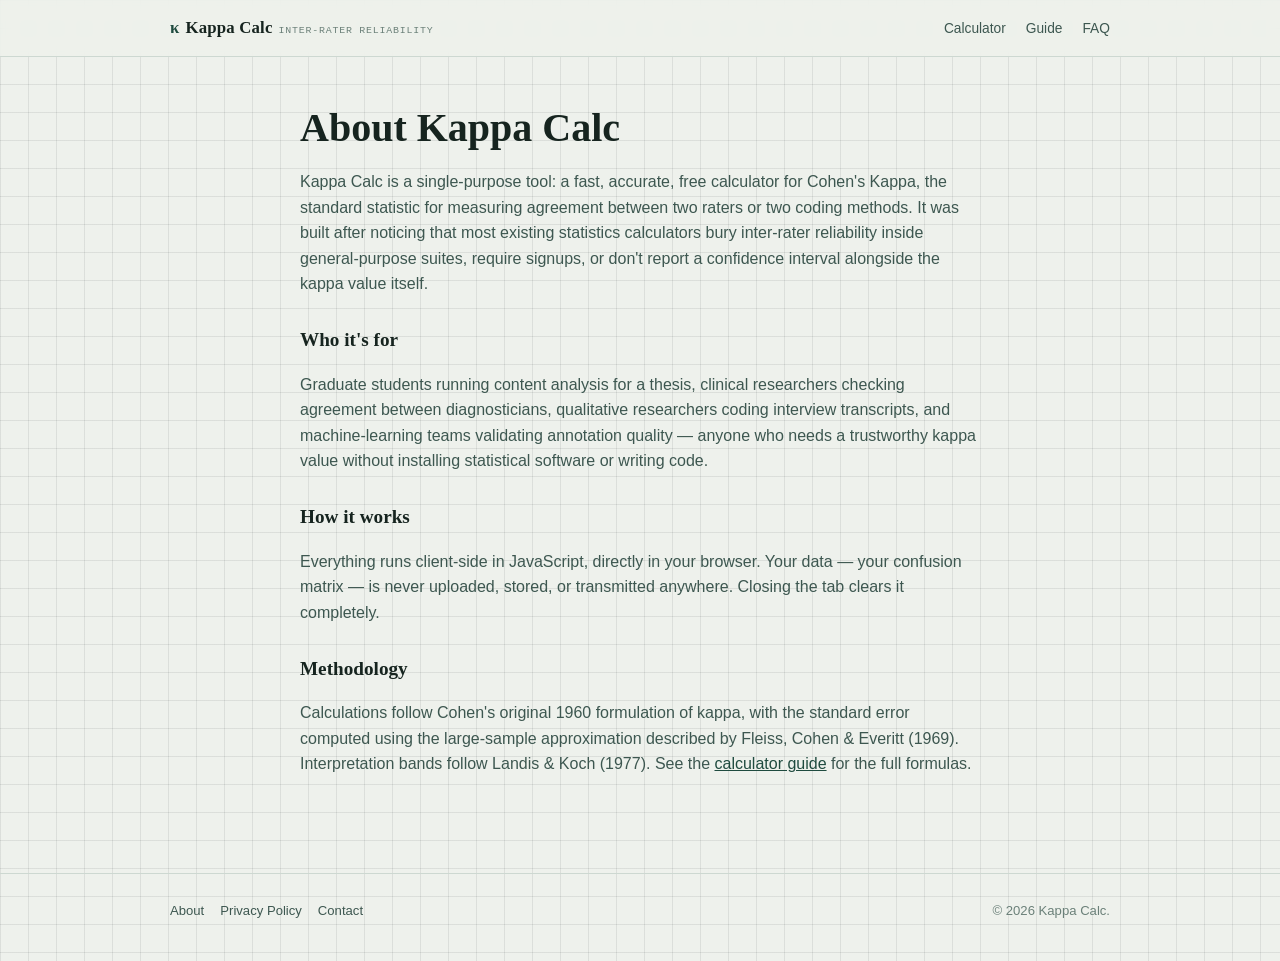
==== about.html @ 545c9989 "Add files via upload" ====
<!DOCTYPE html>
<html lang="en">
<head>
<meta charset="UTF-8" />
<meta name="viewport" content="width=device-width, initial-scale=1" />
<title>About Kappa Calc — Free Inter-Rater Reliability Calculator</title>
<meta name="description" content="Kappa Calc is a free, browser-based Cohen's Kappa calculator built for researchers, students, and coders who need a quick, accurate inter-rater reliability score." />
<link rel="canonical" href="https://kappacalc.app/about.html" />
<link rel="stylesheet" href="styles.css" />
</head>
<body>
<header class="site-nav">
  <div class="wrap">
    <a href="/" class="wordmark"><span class="kap">κ</span> Kappa Calc <small>INTER-RATER RELIABILITY</small></a>
    <nav><a href="/#calculator">Calculator</a><a href="/#guide">Guide</a><a href="/#faq">FAQ</a></nav>
  </div>
</header>
<main class="simple-page">
  <h1>About Kappa Calc</h1>
  <p>
    Kappa Calc is a single-purpose tool: a fast, accurate, free calculator for Cohen's Kappa,
    the standard statistic for measuring agreement between two raters or two coding methods.
    It was built after noticing that most existing statistics calculators bury inter-rater
    reliability inside general-purpose suites, require signups, or don't report a confidence
    interval alongside the kappa value itself.
  </p>
  <h2>Who it's for</h2>
  <p>
    Graduate students running content analysis for a thesis, clinical researchers checking
    agreement between diagnosticians, qualitative researchers coding interview transcripts,
    and machine-learning teams validating annotation quality — anyone who needs a trustworthy
    kappa value without installing statistical software or writing code.
  </p>
  <h2>How it works</h2>
  <p>
    Everything runs client-side in JavaScript, directly in your browser. Your data — your
    confusion matrix — is never uploaded, stored, or transmitted anywhere. Closing the tab
    clears it completely.
  </p>
  <h2>Methodology</h2>
  <p>
    Calculations follow Cohen's original 1960 formulation of kappa, with the standard error
    computed using the large-sample approximation described by Fleiss, Cohen &amp; Everitt
    (1969). Interpretation bands follow Landis &amp; Koch (1977). See the
    <a href="/#guide">calculator guide</a> for the full formulas.
  </p>
</main>
<footer class="site-footer">
  <div class="wrap">
    <div><a href="/about.html">About</a><a href="/privacy.html">Privacy Policy</a><a href="/contact.html">Contact</a></div>
    <div>&copy; <span id="year"></span> Kappa Calc.</div>
  </div>
</footer>
<script>document.getElementById('year').textContent = new Date().getFullYear();</script>
</body>
</html>
---- styles.css ----
/* ==========================================================================
   Kappa Ledger — design tokens
   A research-notebook aesthetic: graph-paper texture, ink-green + mustard
   accents, serif headings, monospace data. Built for a statistics utility,
   not a generic SaaS landing page.
   ========================================================================== */

:root {
  --paper: #eef1ec;
  --paper-line: rgba(27, 42, 40, 0.09);
  --surface: #ffffff;
  --ink: #16241f;
  --ink-soft: #3d5750;
  --ink-faint: #6b8079;
  --accent: #2f6f5e;
  --accent-deep: #1f4b3f;
  --accent-soft: #dfeae5;
  --stamp: #b9791f;
  --stamp-soft: #f4e6cf;
  --border: #cdd8d1;
  --danger: #a8442f;

  --font-display: Iowan Old Style, Palatino Linotype, Palatino, Georgia, "Times New Roman", serif;
  --font-body: -apple-system, BlinkMacSystemFont, "Segoe UI", Roboto, Helvetica, Arial, sans-serif;
  --font-mono: "IBM Plex Mono", ui-monospace, SFMono-Regular, Menlo, Consolas, "Liberation Mono", monospace;

  --radius: 3px;
  --max-w: 880px;
}

* { box-sizing: border-box; }
html { -webkit-text-size-adjust: 100%; }

body {
  margin: 0;
  background: var(--paper);
  background-image:
    linear-gradient(var(--paper-line) 1px, transparent 1px),
    linear-gradient(90deg, var(--paper-line) 1px, transparent 1px);
  background-size: 28px 28px;
  color: var(--ink);
  font-family: var(--font-body);
  line-height: 1.6;
  -webkit-font-smoothing: antialiased;
}

a { color: var(--accent-deep); }
a:hover { color: var(--stamp); }

img, svg { max-width: 100%; display: block; }

.wrap {
  max-width: var(--max-w);
  margin: 0 auto;
  padding: 0 20px;
}

/* ---------- Nav ---------- */
.site-nav {
  border-bottom: 1px solid var(--border);
  background: rgba(238, 241, 236, 0.86);
  backdrop-filter: saturate(140%) blur(6px);
  position: sticky;
  top: 0;
  z-index: 20;
}
.site-nav .wrap {
  display: flex;
  align-items: center;
  justify-content: space-between;
  height: 56px;
  max-width: 980px;
}
.wordmark {
  font-family: var(--font-display);
  font-weight: 700;
  font-size: 1.05rem;
  letter-spacing: 0.01em;
  color: var(--ink);
  text-decoration: none;
  display: flex;
  align-items: baseline;
  gap: 6px;
}
.wordmark .kap { color: var(--accent-deep); }
.wordmark small {
  font-family: var(--font-mono);
  font-size: 0.62rem;
  font-weight: 500;
  color: var(--ink-faint);
  letter-spacing: 0.08em;
}
.site-nav nav a {
  font-size: 0.86rem;
  color: var(--ink-soft);
  text-decoration: none;
  margin-left: 20px;
}
.site-nav nav a:hover { color: var(--accent-deep); }

/* ---------- Hero / tool ---------- */
.hero {
  padding: 44px 0 8px;
}
.eyebrow {
  font-family: var(--font-mono);
  font-size: 0.72rem;
  letter-spacing: 0.14em;
  text-transform: uppercase;
  color: var(--accent-deep);
  margin: 0 0 10px;
}
h1 {
  font-family: var(--font-display);
  font-weight: 700;
  font-size: clamp(1.7rem, 4.4vw, 2.5rem);
  line-height: 1.15;
  margin: 0 0 12px;
  color: var(--ink);
}
.lede {
  font-size: 1.02rem;
  color: var(--ink-soft);
  max-width: 62ch;
  margin: 0 0 28px;
}

/* ---------- Calculator card ---------- */
.calc-card {
  background: var(--surface);
  border: 1px solid var(--border);
  border-radius: var(--radius);
  box-shadow: 0 1px 0 rgba(22, 36, 31, 0.03), 0 10px 30px -18px rgba(22, 36, 31, 0.35);
  padding: 24px;
  margin-bottom: 8px;
}
.calc-toolbar {
  display: flex;
  flex-wrap: wrap;
  align-items: center;
  gap: 14px;
  margin-bottom: 18px;
  padding-bottom: 16px;
  border-bottom: 1px dashed var(--border);
}
.calc-toolbar .field-label {
  font-family: var(--font-mono);
  font-size: 0.72rem;
  text-transform: uppercase;
  letter-spacing: 0.08em;
  color: var(--ink-faint);
}
.select, .btn {
  font-family: var(--font-body);
  font-size: 0.88rem;
}
.select {
  padding: 7px 10px;
  border: 1px solid var(--border);
  border-radius: var(--radius);
  background: var(--paper);
  color: var(--ink);
}
.btn {
  cursor: pointer;
  border: 1px solid var(--accent-deep);
  background: var(--accent);
  color: #fff;
  padding: 9px 16px;
  border-radius: var(--radius);
  font-weight: 600;
  transition: background 0.15s ease, transform 0.05s ease;
}
.btn:hover { background: var(--accent-deep); }
.btn:active { transform: translateY(1px); }
.btn.ghost {
  background: transparent;
  color: var(--ink-soft);
  border-color: var(--border);
  font-weight: 500;
}
.btn.ghost:hover { color: var(--accent-deep); border-color: var(--accent); background: var(--accent-soft); }

.matrix-scroll { overflow-x: auto; padding-bottom: 4px; }
table.matrix {
  border-collapse: collapse;
  font-family: var(--font-mono);
  font-size: 0.86rem;
  min-width: 100%;
}
table.matrix caption {
  text-align: left;
  font-family: var(--font-body);
  font-size: 0.78rem;
  color: var(--ink-faint);
  margin-bottom: 8px;
}
table.matrix th, table.matrix td {
  border: 1px solid var(--border);
  padding: 6px;
  text-align: center;
}
table.matrix thead th {
  background: var(--accent-soft);
  color: var(--accent-deep);
  font-weight: 600;
  font-size: 0.75rem;
}
table.matrix th.corner { background: var(--paper); border: none; }
table.matrix th.row-head {
  background: var(--accent-soft);
  color: var(--accent-deep);
  font-weight: 600;
  font-size: 0.75rem;
  min-width: 84px;
}
table.matrix input[type="text"] {
  width: 84px;
  border: none;
  background: transparent;
  font-family: var(--font-mono);
  font-size: 0.75rem;
  color: var(--accent-deep);
  text-align: center;
  padding: 2px;
}
table.matrix input[type="number"] {
  width: 64px;
  border: 1px solid transparent;
  background: var(--paper);
  border-radius: 2px;
  font-family: var(--font-mono);
  font-size: 0.9rem;
  text-align: center;
  padding: 6px 2px;
  color: var(--ink);
}
table.matrix input[type="number"]:focus,
table.matrix input[type="text"]:focus {
  outline: 2px solid var(--accent);
  outline-offset: 1px;
  background: #fff;
}

.calc-actions { display: flex; gap: 10px; margin-top: 16px; flex-wrap: wrap; }

/* ---------- Results ---------- */
.results {
  margin-top: 22px;
  padding-top: 20px;
  border-top: 1px dashed var(--border);
  display: grid;
  grid-template-columns: auto 1fr;
  gap: 22px;
  align-items: start;
}
@media (max-width: 620px) {
  .results { grid-template-columns: 1fr; }
}

.stamp {
  border: 3px double var(--stamp);
  color: var(--stamp);
  border-radius: 6px;
  padding: 14px 18px;
  text-align: center;
  transform: rotate(-3deg);
  width: fit-content;
  min-width: 210px;
  background: var(--stamp-soft);
  mix-blend-mode: multiply;
}
.stamp .stamp-kappa {
  font-family: var(--font-mono);
  font-size: 2.1rem;
  font-weight: 700;
  line-height: 1;
}
.stamp .stamp-label {
  font-family: var(--font-mono);
  font-size: 0.72rem;
  letter-spacing: 0.12em;
  text-transform: uppercase;
  margin-top: 6px;
}

.stat-grid {
  display: grid;
  grid-template-columns: repeat(auto-fit, minmax(140px, 1fr));
  gap: 12px;
}
.stat {
  background: var(--paper);
  border: 1px solid var(--border);
  border-radius: var(--radius);
  padding: 10px 12px;
}
.stat .stat-label {
  font-family: var(--font-mono);
  font-size: 0.68rem;
  text-transform: uppercase;
  letter-spacing: 0.07em;
  color: var(--ink-faint);
  margin-bottom: 4px;
}
.stat .stat-value {
  font-family: var(--font-mono);
  font-size: 1.15rem;
  color: var(--ink);
  font-weight: 700;
}

.calc-note {
  font-size: 0.82rem;
  color: var(--ink-faint);
  margin-top: 14px;
}

/* ---------- Ad slots ---------- */
.ad-slot {
  max-width: var(--max-w);
  margin: 30px auto;
  padding: 0 20px;
}
.ad-slot .ad-inner {
  border: 1px dashed var(--border);
  border-radius: var(--radius);
  background: rgba(255, 255, 255, 0.5);
  min-height: 90px;
  display: flex;
  align-items: center;
  justify-content: center;
  color: var(--ink-faint);
  font-family: var(--font-mono);
  font-size: 0.68rem;
  letter-spacing: 0.08em;
  text-transform: uppercase;
}
.ad-slot.ad-leaderboard .ad-inner { min-height: 90px; }
.ad-slot.ad-rectangle .ad-inner { min-height: 250px; max-width: 336px; margin: 0 auto; }
.ad-slot.ad-infeed .ad-inner { min-height: 120px; }

/* ---------- Article content ---------- */
article.content {
  max-width: var(--max-w);
  margin: 10px auto 40px;
  padding: 0 20px;
}
article.content h2 {
  font-family: var(--font-display);
  font-size: 1.4rem;
  color: var(--ink);
  margin: 40px 0 12px;
  padding-top: 6px;
  border-top: 1px solid var(--border);
}
article.content h2:first-child { border-top: none; padding-top: 0; margin-top: 8px; }
article.content h3 {
  font-family: var(--font-body);
  font-size: 1.02rem;
  color: var(--accent-deep);
  margin: 22px 0 8px;
}
article.content p { color: var(--ink-soft); margin: 0 0 14px; }
article.content code {
  font-family: var(--font-mono);
  background: var(--accent-soft);
  color: var(--accent-deep);
  padding: 1px 5px;
  border-radius: 3px;
  font-size: 0.9em;
}
article.content .formula {
  font-family: var(--font-mono);
  background: var(--surface);
  border: 1px solid var(--border);
  border-left: 3px solid var(--accent);
  padding: 14px 16px;
  border-radius: var(--radius);
  margin: 14px 0 18px;
  overflow-x: auto;
  font-size: 0.92rem;
}
article.content table.ref {
  width: 100%;
  border-collapse: collapse;
  margin: 10px 0 20px;
  font-size: 0.9rem;
}
article.content table.ref th, article.content table.ref td {
  border: 1px solid var(--border);
  padding: 8px 10px;
  text-align: left;
}
article.content table.ref th {
  background: var(--accent-soft);
  color: var(--accent-deep);
  font-family: var(--font-mono);
  font-size: 0.75rem;
  text-transform: uppercase;
  letter-spacing: 0.05em;
}
article.content table.ref tr:nth-child(even) td { background: rgba(255,255,255,0.5); }

details.faq {
  border: 1px solid var(--border);
  border-radius: var(--radius);
  background: var(--surface);
  padding: 12px 16px;
  margin-bottom: 10px;
}
details.faq summary {
  cursor: pointer;
  font-weight: 600;
  color: var(--ink);
  list-style: none;
}
details.faq summary::-webkit-details-marker { display: none; }
details.faq summary::before {
  content: "+ ";
  color: var(--accent);
  font-family: var(--font-mono);
}
details.faq[open] summary::before { content: "\2212 "; }
details.faq p { margin-top: 10px; }

/* ---------- Footer ---------- */
footer.site-footer {
  border-top: 1px solid var(--border);
  padding: 26px 0 40px;
  margin-top: 20px;
}
footer.site-footer .wrap {
  max-width: 980px;
  display: flex;
  flex-wrap: wrap;
  justify-content: space-between;
  gap: 12px;
  font-size: 0.82rem;
  color: var(--ink-faint);
}
footer.site-footer a { color: var(--ink-soft); text-decoration: none; margin-right: 16px; }
footer.site-footer a:hover { color: var(--accent-deep); }

/* ---------- Simple pages (about/privacy/contact) ---------- */
.simple-page {
  max-width: 720px;
  margin: 0 auto;
  padding: 48px 20px 60px;
}
.simple-page h1 { margin-bottom: 18px; }
.simple-page p, .simple-page li { color: var(--ink-soft); }
.simple-page h2 {
  font-family: var(--font-display);
  font-size: 1.2rem;
  margin: 28px 0 10px;
}

@media (prefers-reduced-motion: reduce) {
  * { animation: none !important; transition: none !important; }
}

:focus-visible {
  outline: 2px solid var(--accent);
  outline-offset: 2px;
}
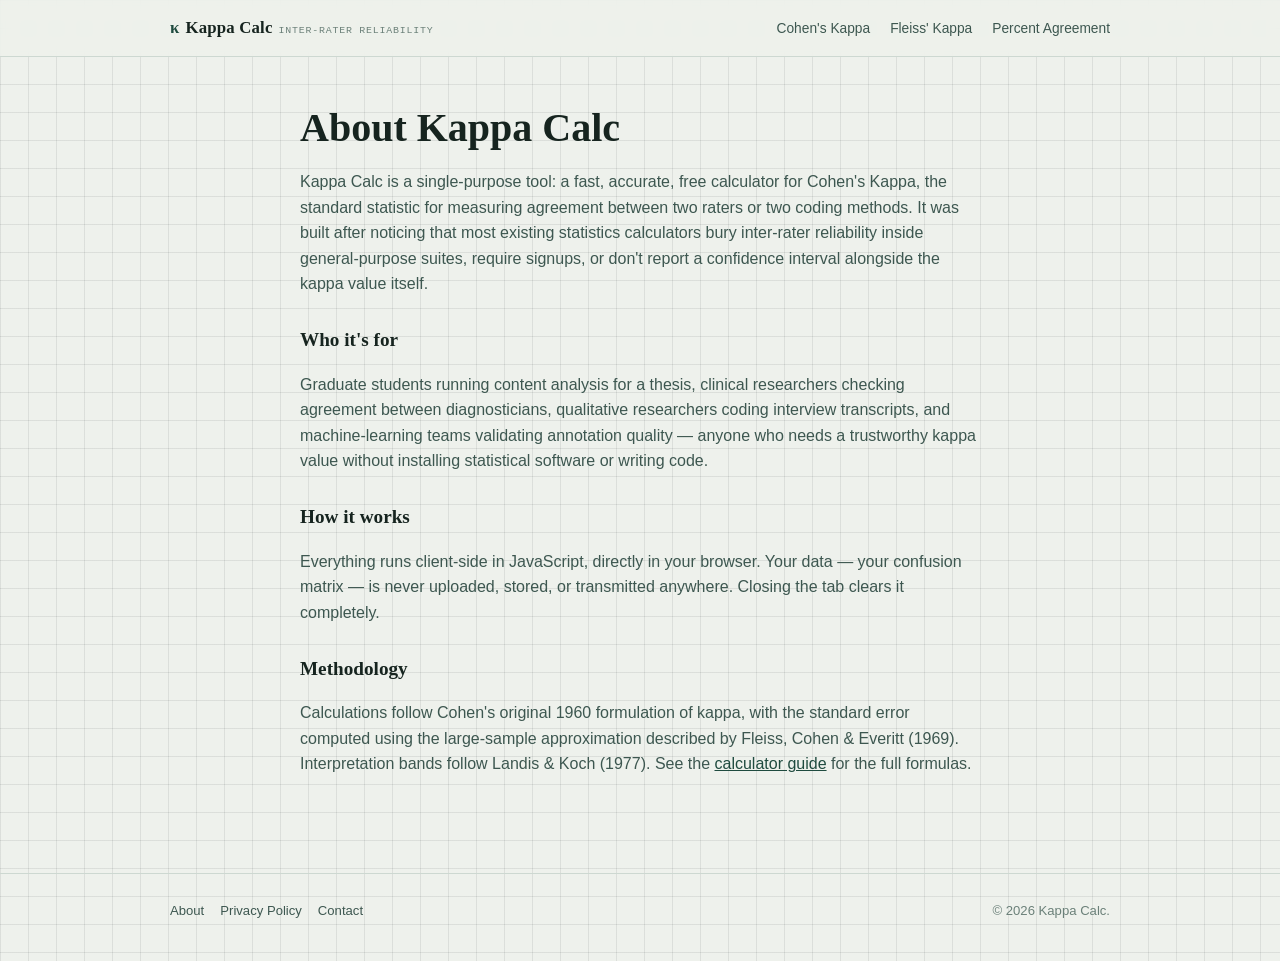
==== commit fc1f94f3: "Add files via upload" ====
--- a/about.html
+++ b/about.html
@@ -5,14 +5,16 @@
 <meta name="viewport" content="width=device-width, initial-scale=1" />
 <title>About Kappa Calc — Free Inter-Rater Reliability Calculator</title>
 <meta name="description" content="Kappa Calc is a free, browser-based Cohen's Kappa calculator built for researchers, students, and coders who need a quick, accurate inter-rater reliability score." />
-<link rel="canonical" href="https://kappacalc.app/about.html" />
+<link rel="canonical" href="https://cohen-s-kappa.vercel.app/about.html" />
+<meta name="google-site-verification" content="9bSXV0oYwCNz4T_QT4-FbvCW3bJShIEgX8HZMbep9Co" />
 <link rel="stylesheet" href="styles.css" />
+<script async src="https://pagead2.googlesyndication.com/pagead/js/adsbygoogle.js?client=ca-pub-2006445566626425" crossorigin="anonymous"></script>
 </head>
 <body>
 <header class="site-nav">
   <div class="wrap">
     <a href="/" class="wordmark"><span class="kap">κ</span> Kappa Calc <small>INTER-RATER RELIABILITY</small></a>
-    <nav><a href="/#calculator">Calculator</a><a href="/#guide">Guide</a><a href="/#faq">FAQ</a></nav>
+    <nav><a href="/#calculator">Cohen's Kappa</a><a href="/fleiss-kappa.html">Fleiss' Kappa</a><a href="/percent-agreement.html">Percent Agreement</a></nav>
   </div>
 </header>
 <main class="simple-page">
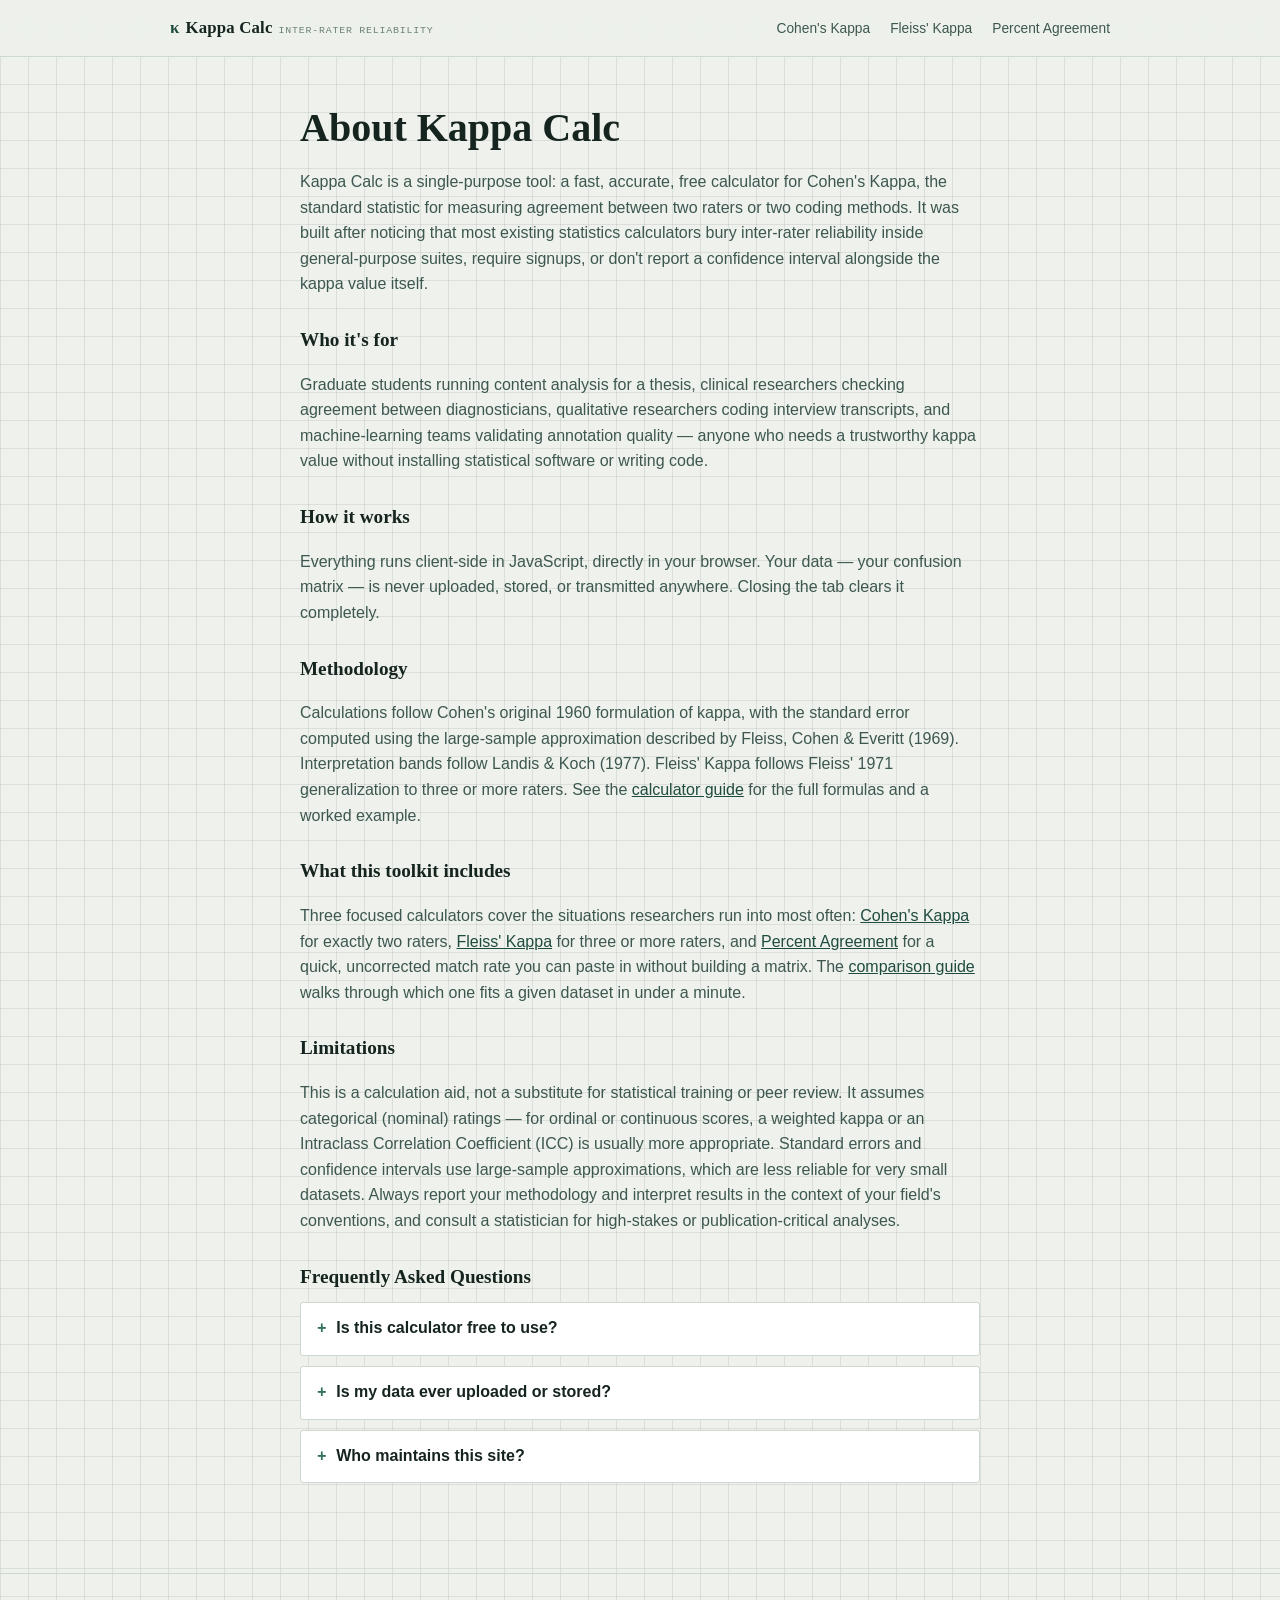
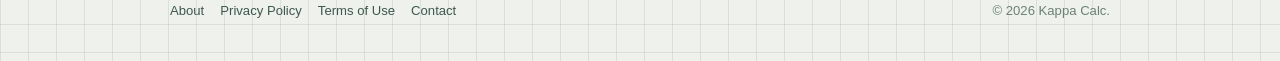
==== commit 18aba224: "Add files via upload" ====
--- a/about.html
+++ b/about.html
@@ -6,9 +6,36 @@
 <title>About Kappa Calc — Free Inter-Rater Reliability Calculator</title>
 <meta name="description" content="Kappa Calc is a free, browser-based Cohen's Kappa calculator built for researchers, students, and coders who need a quick, accurate inter-rater reliability score." />
 <link rel="canonical" href="https://cohen-s-kappa.vercel.app/about.html" />
+<meta name="robots" content="index, follow" />
 <meta name="google-site-verification" content="9bSXV0oYwCNz4T_QT4-FbvCW3bJShIEgX8HZMbep9Co" />
+
+<meta property="og:type" content="website" />
+<meta property="og:title" content="About Kappa Calc — Free Inter-Rater Reliability Calculator" />
+<meta property="og:description" content="Kappa Calc is a free, browser-based Cohen's Kappa calculator built for researchers, students, and coders who need a quick, accurate inter-rater reliability score." />
+<meta property="og:url" content="https://cohen-s-kappa.vercel.app/about.html" />
+<meta property="og:site_name" content="Kappa Calc" />
+<meta property="og:image" content="https://cohen-s-kappa.vercel.app/og-image.png" />
+<meta property="og:image:width" content="1200" />
+<meta property="og:image:height" content="630" />
+<meta name="twitter:card" content="summary_large_image" />
+<meta name="twitter:title" content="About Kappa Calc" />
+<meta name="twitter:description" content="A free, browser-based inter-rater reliability toolkit built for researchers, students, and annotators." />
+<meta name="twitter:image" content="https://cohen-s-kappa.vercel.app/og-image.png" />
+
+<link rel="icon" href="data:image/svg+xml,%3Csvg xmlns='http://www.w3.org/2000/svg' viewBox='0 0 100 100'%3E%3Crect width='100' height='100' rx='16' fill='%232f6f5e'/%3E%3Ctext x='50' y='68' font-size='58' font-family='Georgia,serif' fill='%23eef1ec' text-anchor='middle'%3E%CE%BA%3C/text%3E%3C/svg%3E" />
 <link rel="stylesheet" href="styles.css" />
 <script async src="https://pagead2.googlesyndication.com/pagead/js/adsbygoogle.js?client=ca-pub-2006445566626425" crossorigin="anonymous"></script>
+
+<script type="application/ld+json">
+{
+  "@context": "https://schema.org",
+  "@type": "BreadcrumbList",
+  "itemListElement": [
+    { "@type": "ListItem", "position": 1, "name": "Home", "item": "https://cohen-s-kappa.vercel.app/" },
+    { "@type": "ListItem", "position": 2, "name": "About", "item": "https://cohen-s-kappa.vercel.app/about.html" }
+  ]
+}
+</script>
 </head>
 <body>
 <header class="site-nav">
@@ -43,13 +70,52 @@
   <p>
     Calculations follow Cohen's original 1960 formulation of kappa, with the standard error
     computed using the large-sample approximation described by Fleiss, Cohen &amp; Everitt
-    (1969). Interpretation bands follow Landis &amp; Koch (1977). See the
-    <a href="/#guide">calculator guide</a> for the full formulas.
+    (1969). Interpretation bands follow Landis &amp; Koch (1977). Fleiss' Kappa follows Fleiss'
+    1971 generalization to three or more raters. See the <a href="/#guide">calculator guide</a>
+    for the full formulas and a worked example.
   </p>
+
+  <h2>What this toolkit includes</h2>
+  <p>
+    Three focused calculators cover the situations researchers run into most often:
+    <a href="/#calculator">Cohen's Kappa</a> for exactly two raters, <a href="/fleiss-kappa.html">Fleiss'
+    Kappa</a> for three or more raters, and <a href="/percent-agreement.html">Percent Agreement</a>
+    for a quick, uncorrected match rate you can paste in without building a matrix. The
+    <a href="/compare.html">comparison guide</a> walks through which one fits a given dataset in
+    under a minute.
+  </p>
+
+  <h2>Limitations</h2>
+  <p>
+    This is a calculation aid, not a substitute for statistical training or peer review. It
+    assumes categorical (nominal) ratings — for ordinal or continuous scores, a weighted kappa
+    or an Intraclass Correlation Coefficient (ICC) is usually more appropriate. Standard errors
+    and confidence intervals use large-sample approximations, which are less reliable for very
+    small datasets. Always report your methodology and interpret results in the context of your
+    field's conventions, and consult a statistician for high-stakes or publication-critical
+    analyses.
+  </p>
+
+  <h2>Frequently Asked Questions</h2>
+  <details class="faq">
+    <summary>Is this calculator free to use?</summary>
+    <p>Yes, all three calculators are free, with no account, signup, or usage limit.</p>
+  </details>
+  <details class="faq">
+    <summary>Is my data ever uploaded or stored?</summary>
+    <p>No. Every calculation runs in JavaScript inside your browser. Nothing you type into a
+    matrix or text box is sent to a server, logged, or stored — see the
+    <a href="/privacy.html">privacy policy</a> for details.</p>
+  </details>
+  <details class="faq">
+    <summary>Who maintains this site?</summary>
+    <p>Kappa Calc is an independently maintained utility site. Questions, corrections, or bug
+    reports are welcome via the <a href="/contact.html">contact page</a>.</p>
+  </details>
 </main>
 <footer class="site-footer">
   <div class="wrap">
-    <div><a href="/about.html">About</a><a href="/privacy.html">Privacy Policy</a><a href="/contact.html">Contact</a></div>
+    <div><a href="/about.html">About</a><a href="/privacy.html">Privacy Policy</a><a href="/terms.html">Terms of Use</a><a href="/contact.html">Contact</a></div>
     <div>&copy; <span id="year"></span> Kappa Calc.</div>
   </div>
 </footer>
--- a/styles.css
+++ b/styles.css
@@ -316,6 +316,34 @@
   margin-top: 14px;
 }
 
+.cite-box {
+  margin-top: 18px;
+  padding: 14px 16px;
+  background: var(--paper);
+  border: 1px solid var(--border);
+  border-left: 3px solid var(--accent);
+  border-radius: var(--radius);
+}
+.cite-box .cite-label {
+  font-family: var(--font-mono);
+  font-size: 0.68rem;
+  text-transform: uppercase;
+  letter-spacing: 0.08em;
+  color: var(--ink-faint);
+  margin-bottom: 8px;
+}
+.cite-box .cite-text {
+  font-family: var(--font-mono);
+  font-size: 0.82rem;
+  color: var(--ink-soft);
+  line-height: 1.5;
+  margin: 0 0 10px;
+}
+.cite-box .btn.ghost {
+  font-size: 0.78rem;
+  padding: 6px 12px;
+}
+
 /* ---------- Ad slots ---------- */
 .ad-slot {
   max-width: var(--max-w);
